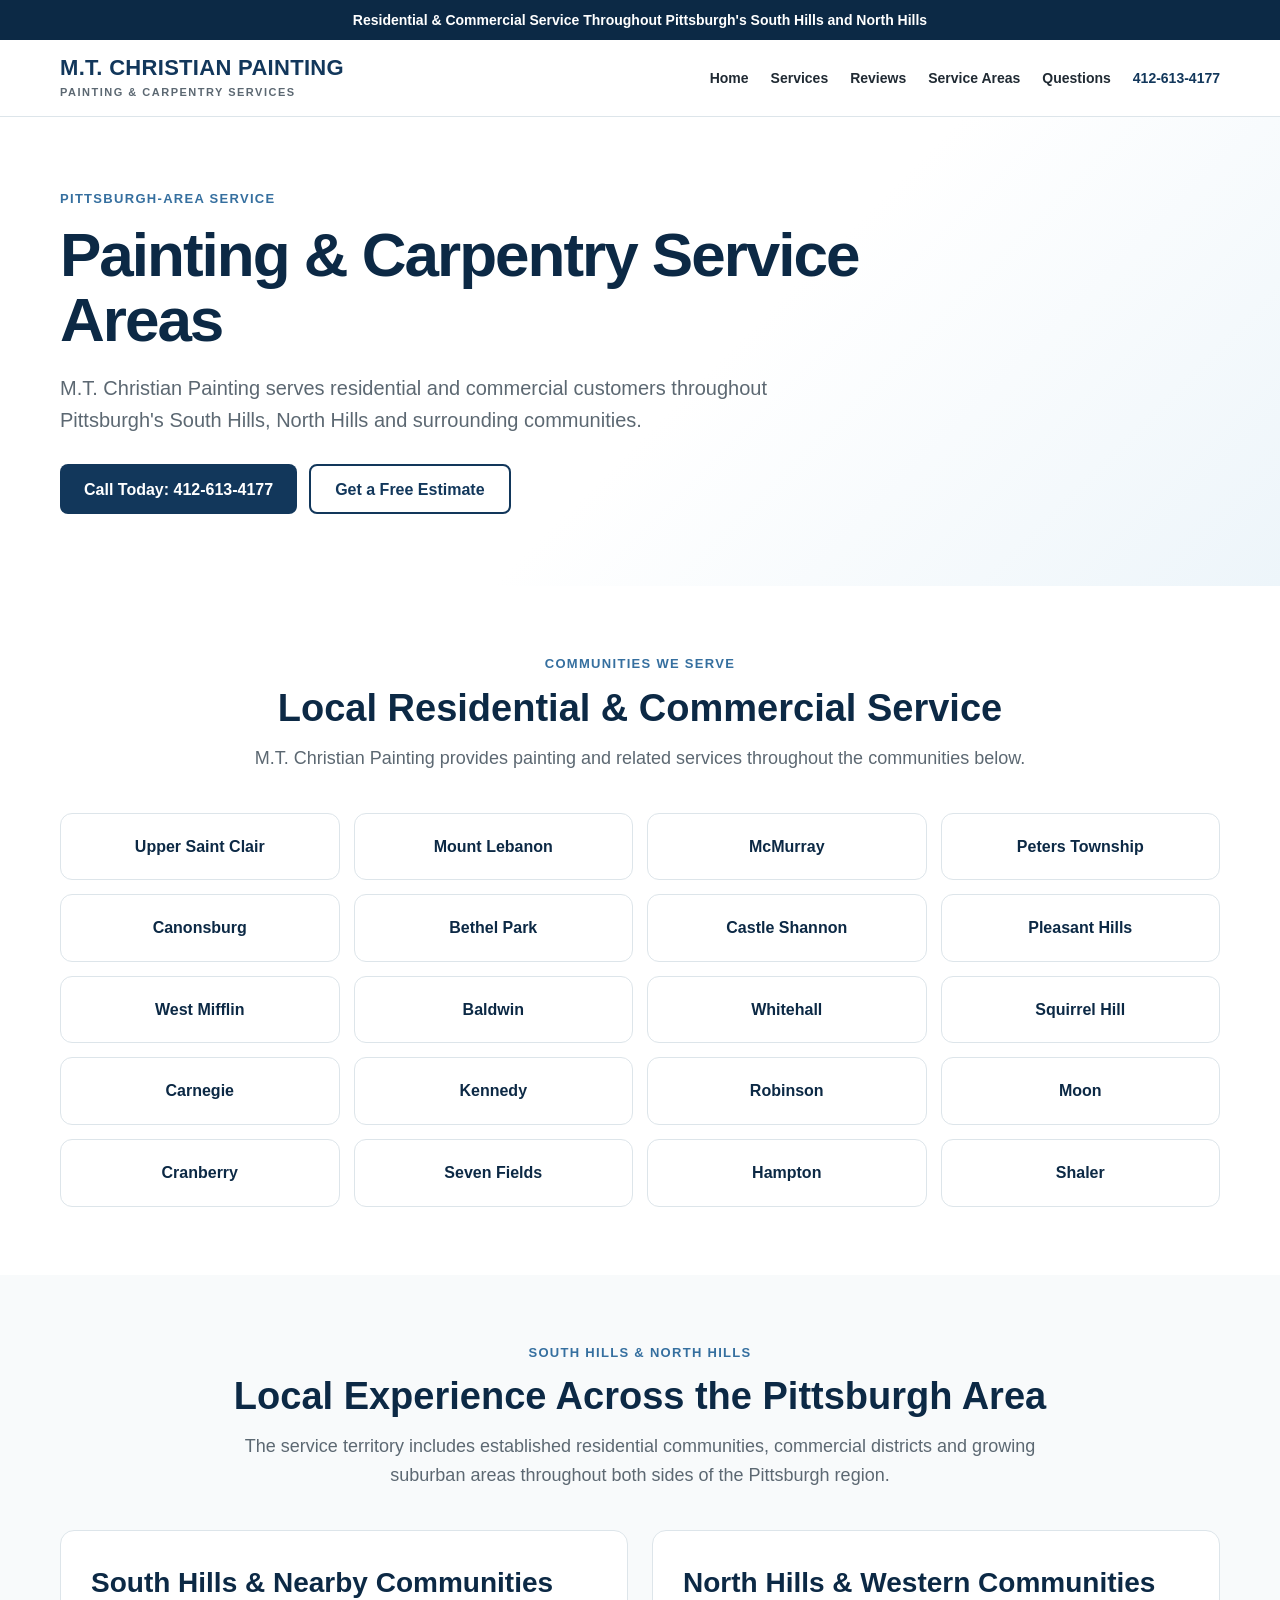
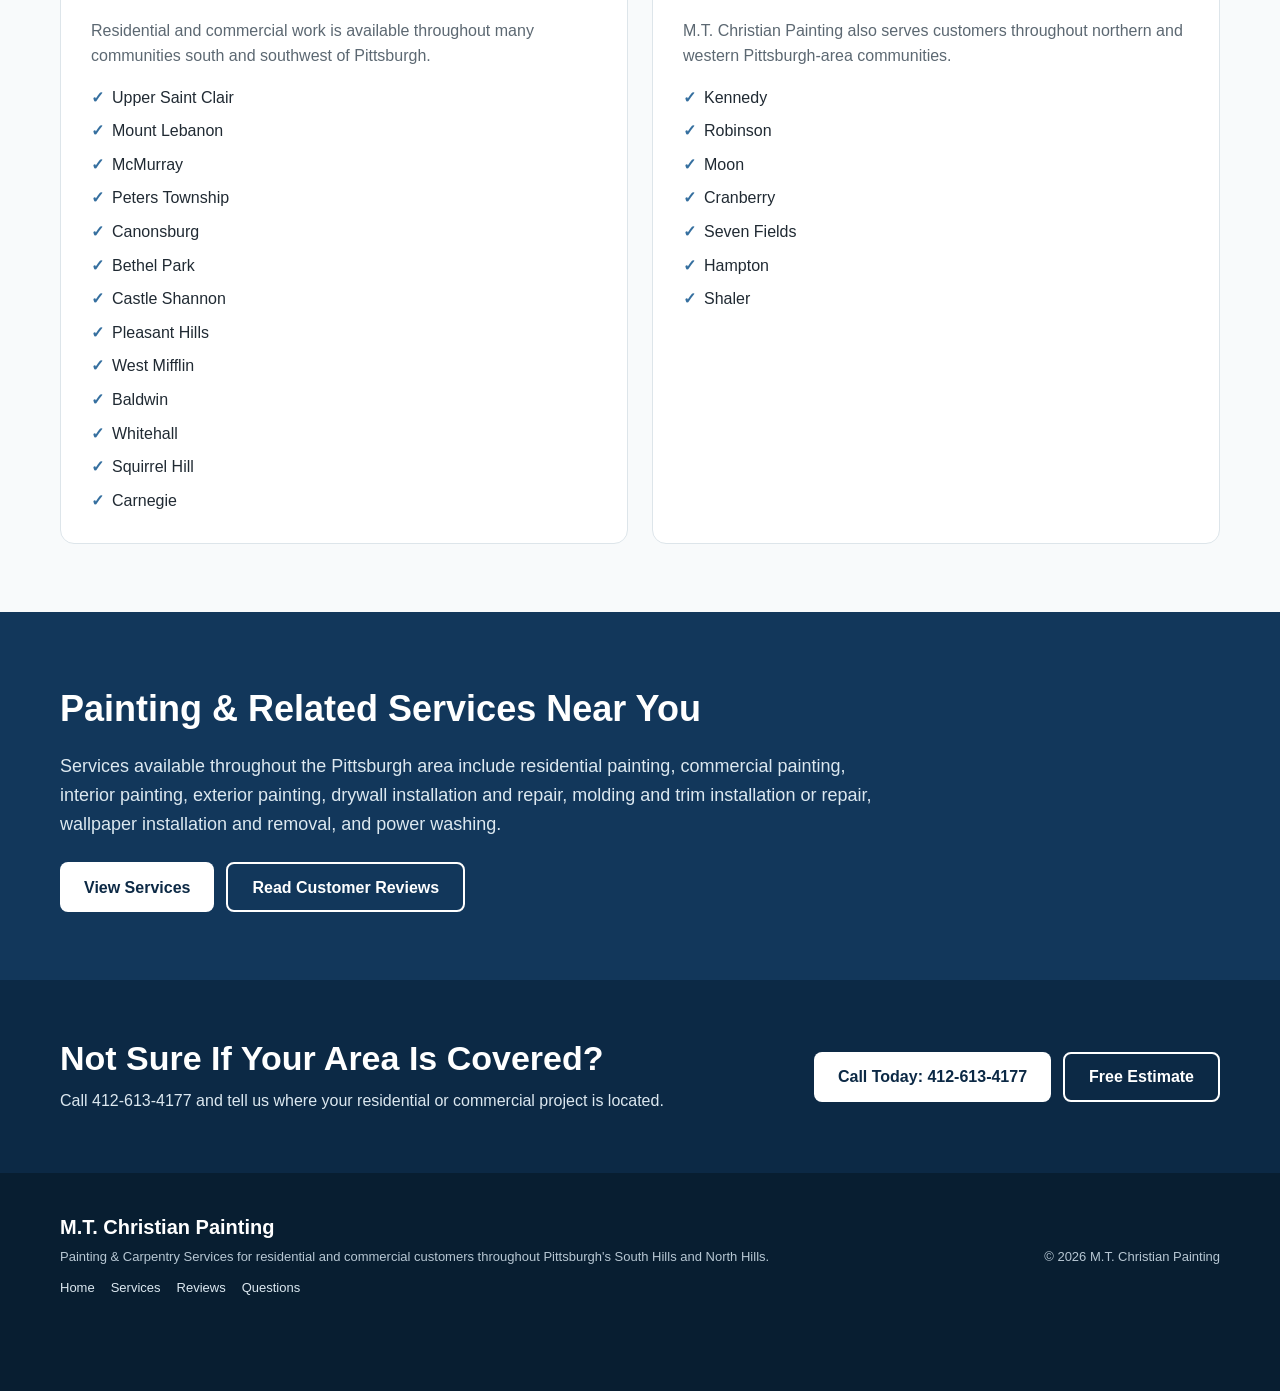
==== service-areas.html @ 2988b76c "Create service-areas.html" ====
<!DOCTYPE html>
<html lang="en">
<head>
  <meta charset="UTF-8">

  <meta
    name="viewport"
    content="width=device-width, initial-scale=1.0"
  >

  <title>
    Painting Service Areas Pittsburgh | M.T. Christian Painting
  </title>

  <meta
    name="description"
    content="M.T. Christian Painting serves residential and commercial customers throughout Pittsburgh's South Hills, North Hills and surrounding communities including Upper Saint Clair, Mount Lebanon, Peters Township, Bethel Park, Moon, Cranberry, Shaler and more."
  >

  <meta name="robots" content="index, follow">

  <style>
    * {
      box-sizing: border-box;
      margin: 0;
      padding: 0;
    }

    :root {
      --navy: #12375b;
      --navy-dark: #0c2945;
      --blue: #356f9f;
      --light-blue: #edf5fa;
      --white: #ffffff;
      --off-white: #f8fafb;
      --text: #202a33;
      --muted: #5c6872;
      --border: #dde5ea;
    }

    html {
      scroll-behavior: smooth;
    }

    body {
      font-family:
        -apple-system,
        BlinkMacSystemFont,
        "Segoe UI",
        Roboto,
        Arial,
        sans-serif;

      color: var(--text);
      background: var(--white);
      line-height: 1.6;
    }

    a {
      color: inherit;
      text-decoration: none;
    }

    .container {
      width: min(1160px, calc(100% - 40px));
      margin: 0 auto;
    }

    .topbar {
      background: var(--navy-dark);
      color: white;
      text-align: center;
      padding: 9px 15px;
      font-size: 14px;
      font-weight: 700;
    }

    header {
      background: white;
      border-bottom: 1px solid var(--border);
      position: sticky;
      top: 0;
      z-index: 100;
    }

    .header-inner {
      min-height: 76px;
      display: flex;
      align-items: center;
      justify-content: space-between;
      gap: 30px;
    }

    .brand strong {
      display: block;
      color: var(--navy);
      font-size: 22px;
      line-height: 1.1;
      letter-spacing: .3px;
    }

    .brand span {
      display: block;
      margin-top: 4px;
      color: var(--muted);
      font-size: 11px;
      font-weight: 700;
      letter-spacing: 1.5px;
      text-transform: uppercase;
    }

    nav {
      display: flex;
      align-items: center;
      gap: 22px;
      font-size: 14px;
      font-weight: 700;
    }

    nav a:hover {
      color: var(--blue);
    }

    .header-phone {
      color: var(--navy);
      font-weight: 800;
      white-space: nowrap;
    }

    .button {
      display: inline-flex;
      align-items: center;
      justify-content: center;
      min-height: 50px;
      padding: 0 24px;
      border-radius: 8px;
      font-weight: 800;
      text-align: center;
      transition: .2s ease;
    }

    .button-primary {
      background: var(--navy);
      color: white;
    }

    .button-primary:hover {
      background: var(--navy-dark);
    }

    .button-secondary {
      border: 2px solid var(--navy);
      color: var(--navy);
      background: white;
    }

    .page-hero {
      background:
        linear-gradient(
          135deg,
          #ffffff 0%,
          #ffffff 55%,
          #edf5fa 100%
        );

      padding: 72px 0;
    }

    .page-hero-content {
      max-width: 850px;
    }

    .eyebrow {
      color: var(--blue);
      text-transform: uppercase;
      font-size: 13px;
      font-weight: 800;
      letter-spacing: 1.3px;
      margin-bottom: 12px;
    }

    h1 {
      color: var(--navy-dark);
      font-size: clamp(42px, 6vw, 62px);
      line-height: 1.05;
      letter-spacing: -2px;
    }

    .page-hero p {
      margin-top: 20px;
      color: var(--muted);
      font-size: 20px;
      max-width: 760px;
    }

    .hero-actions {
      margin-top: 28px;
      display: flex;
      flex-wrap: wrap;
      gap: 12px;
    }

    section {
      padding: 68px 0;
    }

    .section-heading {
      text-align: center;
      max-width: 820px;
      margin: 0 auto 40px;
    }

    .section-heading h2 {
      color: var(--navy-dark);
      font-size: 38px;
      line-height: 1.15;
      margin-bottom: 13px;
    }

    .section-heading p {
      color: var(--muted);
      font-size: 18px;
    }

    .area-grid {
      display: grid;
      grid-template-columns: repeat(4, 1fr);
      gap: 14px;
    }

    .area-card {
      background: white;
      border: 1px solid var(--border);
      border-radius: 12px;
      padding: 20px;
      text-align: center;
      font-weight: 800;
      color: var(--navy-dark);
    }

    .south-north {
      background: var(--off-white);
    }

    .region-grid {
      display: grid;
      grid-template-columns: 1fr 1fr;
      gap: 24px;
    }

    .region-card {
      background: white;
      border: 1px solid var(--border);
      border-radius: 14px;
      padding: 30px;
    }

    .region-card h2 {
      color: var(--navy-dark);
      font-size: 28px;
      margin-bottom: 12px;
    }

    .region-card p {
      color: var(--muted);
    }

    .region-list {
      margin-top: 16px;
      list-style: none;
      display: grid;
      gap: 8px;
    }

    .region-list li::before {
      content: "✓";
      color: var(--blue);
      font-weight: 900;
      margin-right: 8px;
    }

    .service-note {
      background: var(--navy);
      color: white;
    }

    .service-note h2 {
      font-size: 36px;
      margin-bottom: 14px;
    }

    .service-note p {
      max-width: 820px;
      color: #dce8f0;
      font-size: 18px;
    }

    .service-note-links {
      margin-top: 24px;
      display: flex;
      flex-wrap: wrap;
      gap: 12px;
    }

    .service-note .button-primary {
      background: white;
      color: var(--navy-dark);
    }

    .service-note .button-secondary {
      border-color: white;
      color: white;
      background: transparent;
    }

    .cta {
      background: var(--navy-dark);
      color: white;
      padding: 60px 0;
    }

    .cta-inner {
      display: flex;
      justify-content: space-between;
      align-items: center;
      gap: 30px;
    }

    .cta h2 {
      font-size: 34px;
      line-height: 1.1;
      margin-bottom: 10px;
    }

    .cta p {
      color: #dce8f0;
      max-width: 650px;
    }

    .cta-buttons {
      display: flex;
      flex-wrap: wrap;
      gap: 12px;
    }

    .cta .button-primary {
      background: white;
      color: var(--navy-dark);
    }

    .cta .button-secondary {
      border-color: white;
      color: white;
      background: transparent;
    }

    footer {
      background: #081e31;
      color: white;
      padding: 38px 0 92px;
    }

    .footer-grid {
      display: flex;
      justify-content: space-between;
      align-items: center;
      gap: 30px;
    }

    .footer-brand strong {
      font-size: 20px;
    }

    .footer-brand p,
    .copyright {
      color: #b7c7d3;
      font-size: 13px;
      margin-top: 4px;
    }

    .footer-links {
      margin-top: 10px;
      display: flex;
      flex-wrap: wrap;
      gap: 16px;
      font-size: 13px;
      color: #dce8f0;
    }

    .mobile-menu-button {
      display: none;
      border: 0;
      background: transparent;
      color: var(--navy);
      font-size: 27px;
      cursor: pointer;
    }

    .mobile-nav {
      display: none;
    }

    .mobile-action-bar {
      display: none;
    }

    @media (max-width: 900px) {

      nav {
        display: none;
      }

      .mobile-menu-button {
        display: block;
      }

      .mobile-nav.open {
        display: grid;
        background: white;
        border-top: 1px solid var(--border);
        padding: 8px 20px 18px;
      }

      .mobile-nav a {
        padding: 13px 0;
        border-bottom: 1px solid var(--border);
        font-weight: 700;
      }

      .area-grid {
        grid-template-columns: repeat(2, 1fr);
      }

      .region-grid {
        grid-template-columns: 1fr;
      }

      .cta-inner {
        flex-direction: column;
        align-items: flex-start;
      }

      .mobile-action-bar {
        position: fixed;
        left: 0;
        right: 0;
        bottom: 0;
        z-index: 1000;

        display: grid;
        grid-template-columns: 1fr 1fr;
        gap: 8px;

        background: white;
        border-top: 1px solid #d7e0e6;

        padding:
          9px
          10px
          calc(9px + env(safe-area-inset-bottom));

        box-shadow:
          0 -4px 18px rgba(0, 0, 0, .12);
      }

      .mobile-action-bar a {
        min-height: 50px;
        display: flex;
        align-items: center;
        justify-content: center;
        border-radius: 8px;
        font-size: 14px;
        font-weight: 900;
      }

      .mobile-call {
        background: var(--navy);
        color: white;
      }

      .mobile-estimate {
        background: var(--light-blue);
        color: var(--navy-dark);
        border: 2px solid var(--navy);
      }
    }

    @media (max-width: 620px) {

      .container {
        width: min(100% - 28px, 1160px);
      }

      .topbar {
        font-size: 12px;
      }

      .brand strong {
        font-size: 18px;
      }

      .brand span {
        font-size: 10px;
      }

      .page-hero {
        padding: 52px 0;
      }

      h1 {
        font-size: 39px;
      }

      .page-hero p {
        font-size: 18px;
      }

      .hero-actions,
      .hero-actions .button {
        width: 100%;
      }

      .area-grid {
        grid-template-columns: 1fr;
      }

      section {
        padding: 54px 0;
      }

      .section-heading h2 {
        font-size: 31px;
      }

      .cta-buttons,
      .cta-buttons .button {
        width: 100%;
      }

      .footer-grid {
        flex-direction: column;
        align-items: flex-start;
      }
    }
  </style>

</head>

<body>

  <div class="topbar">
    Residential & Commercial Service Throughout Pittsburgh's South Hills and North Hills
  </div>

  <header>

    <div class="container header-inner">

      <a class="brand" href="index.html">

        <strong>
          M.T. CHRISTIAN PAINTING
        </strong>

        <span>
          Painting & Carpentry Services
        </span>

      </a>

      <nav>

        <a href="index.html">
          Home
        </a>

        <a href="services.html">
          Services
        </a>

        <a href="reviews.html">
          Reviews
        </a>

        <a href="service-areas.html">
          Service Areas
        </a>

        <a href="questions.html">
          Questions
        </a>

        <a
          href="tel:14126134177"
          class="header-phone"
        >
          412-613-4177
        </a>

      </nav>

      <button
        class="mobile-menu-button"
        type="button"
        aria-label="Open menu"
        aria-expanded="false"
        onclick="toggleMenu(this)"
      >
        ☰
      </button>

    </div>

    <div
      class="mobile-nav"
      id="mobileNav"
    >

      <a href="index.html">
        Home
      </a>

      <a href="services.html">
        Services
      </a>

      <a href="reviews.html">
        Reviews
      </a>

      <a href="questions.html">
        Questions
      </a>

      <a href="tel:14126134177">
        Call 412-613-4177
      </a>

    </div>

  </header>

  <main>

    <section class="page-hero">

      <div class="container">

        <div class="page-hero-content">

          <div class="eyebrow">
            Pittsburgh-Area Service
          </div>

          <h1>
            Painting & Carpentry Service Areas
          </h1>

          <p>
            M.T. Christian Painting serves residential and commercial
            customers throughout Pittsburgh's South Hills, North Hills
            and surrounding communities.
          </p>

          <div class="hero-actions">

            <a
              href="tel:14126134177"
              class="button button-primary"
            >
              Call Today: 412-613-4177
            </a>

            <a
              href="index.html#estimate"
              class="button button-secondary"
            >
              Get a Free Estimate
            </a>

          </div>

        </div>

      </div>

    </section>

    <section>

      <div class="container">

        <div class="section-heading">

          <div class="eyebrow">
            Communities We Serve
          </div>

          <h2>
            Local Residential & Commercial Service
          </h2>

          <p>
            M.T. Christian Painting provides painting and related
            services throughout the communities below.
          </p>

        </div>

        <div class="area-grid">

          <div class="area-card">Upper Saint Clair</div>
          <div class="area-card">Mount Lebanon</div>
          <div class="area-card">McMurray</div>
          <div class="area-card">Peters Township</div>

          <div class="area-card">Canonsburg</div>
          <div class="area-card">Bethel Park</div>
          <div class="area-card">Castle Shannon</div>
          <div class="area-card">Pleasant Hills</div>

          <div class="area-card">West Mifflin</div>
          <div class="area-card">Baldwin</div>
          <div class="area-card">Whitehall</div>
          <div class="area-card">Squirrel Hill</div>

          <div class="area-card">Carnegie</div>
          <div class="area-card">Kennedy</div>
          <div class="area-card">Robinson</div>
          <div class="area-card">Moon</div>

          <div class="area-card">Cranberry</div>
          <div class="area-card">Seven Fields</div>
          <div class="area-card">Hampton</div>
          <div class="area-card">Shaler</div>

        </div>

      </div>

    </section>

    <section class="south-north">

      <div class="container">

        <div class="section-heading">

          <div class="eyebrow">
            South Hills & North Hills
          </div>

          <h2>
            Local Experience Across the Pittsburgh Area
          </h2>

          <p>
            The service territory includes established residential
            communities, commercial districts and growing suburban areas
            throughout both sides of the Pittsburgh region.
          </p>

        </div>

        <div class="region-grid">

          <article class="region-card">

            <h2>
              South Hills & Nearby Communities
            </h2>

            <p>
              Residential and commercial work is available throughout
              many communities south and southwest of Pittsburgh.
            </p>

            <ul class="region-list">
              <li>Upper Saint Clair</li>
              <li>Mount Lebanon</li>
              <li>McMurray</li>
              <li>Peters Township</li>
              <li>Canonsburg</li>
              <li>Bethel Park</li>
              <li>Castle Shannon</li>
              <li>Pleasant Hills</li>
              <li>West Mifflin</li>
              <li>Baldwin</li>
              <li>Whitehall</li>
              <li>Squirrel Hill</li>
              <li>Carnegie</li>
            </ul>

          </article>

          <article class="region-card">

            <h2>
              North Hills & Western Communities
            </h2>

            <p>
              M.T. Christian Painting also serves customers throughout
              northern and western Pittsburgh-area communities.
            </p>

            <ul class="region-list">
              <li>Kennedy</li>
              <li>Robinson</li>
              <li>Moon</li>
              <li>Cranberry</li>
              <li>Seven Fields</li>
              <li>Hampton</li>
              <li>Shaler</li>
            </ul>

          </article>

        </div>

      </div>

    </section>

    <section class="service-note">

      <div class="container">

        <h2>
          Painting & Related Services Near You
        </h2>

        <p>
          Services available throughout the Pittsburgh area include
          residential painting, commercial painting, interior painting,
          exterior painting, drywall installation and repair,
          molding and trim installation or repair, wallpaper installation
          and removal, and power washing.
        </p>

        <div class="service-note-links">

          <a
            href="services.html"
            class="button button-primary"
          >
            View Services
          </a>

          <a
            href="reviews.html"
            class="button button-secondary"
          >
            Read Customer Reviews
          </a>

        </div>

      </div>

    </section>

    <section class="cta">

      <div class="container cta-inner">

        <div>

          <h2>
            Not Sure If Your Area Is Covered?
          </h2>

          <p>
            Call 412-613-4177 and tell us where your residential
            or commercial project is located.
          </p>

        </div>

        <div class="cta-buttons">

          <a
            href="tel:14126134177"
            class="button button-primary"
          >
            Call Today: 412-613-4177
          </a>

          <a
            href="index.html#estimate"
            class="button button-secondary"
          >
            Free Estimate
          </a>

        </div>

      </div>

    </section>

  </main>

  <footer>

    <div class="container footer-grid">

      <div class="footer-brand">

        <strong>
          M.T. Christian Painting
        </strong>

        <p>
          Painting & Carpentry Services for residential and commercial
          customers throughout Pittsburgh's South Hills and North Hills.
        </p>

        <div class="footer-links">

          <a href="index.html">
            Home
          </a>

          <a href="services.html">
            Services
          </a>

          <a href="reviews.html">
            Reviews
          </a>

          <a href="questions.html">
            Questions
          </a>

        </div>

      </div>

      <div class="copyright">
        © 2026 M.T. Christian Painting
      </div>

    </div>

  </footer>

  <div class="mobile-action-bar">

    <a
      href="tel:14126134177"
      class="mobile-call"
    >
      ☎ Call Today
    </a>

    <a
      href="index.html#estimate"
      class="mobile-estimate"
    >
      Free Estimate
    </a>

  </div>

  <script>
    function toggleMenu(button) {
      const menu =
        document.getElementById("mobileNav");

      const isOpen =
        menu.classList.toggle("open");

      button.setAttribute(
        "aria-expanded",
        isOpen ? "true" : "false"
      );
    }
  </script>

</body>
</html>
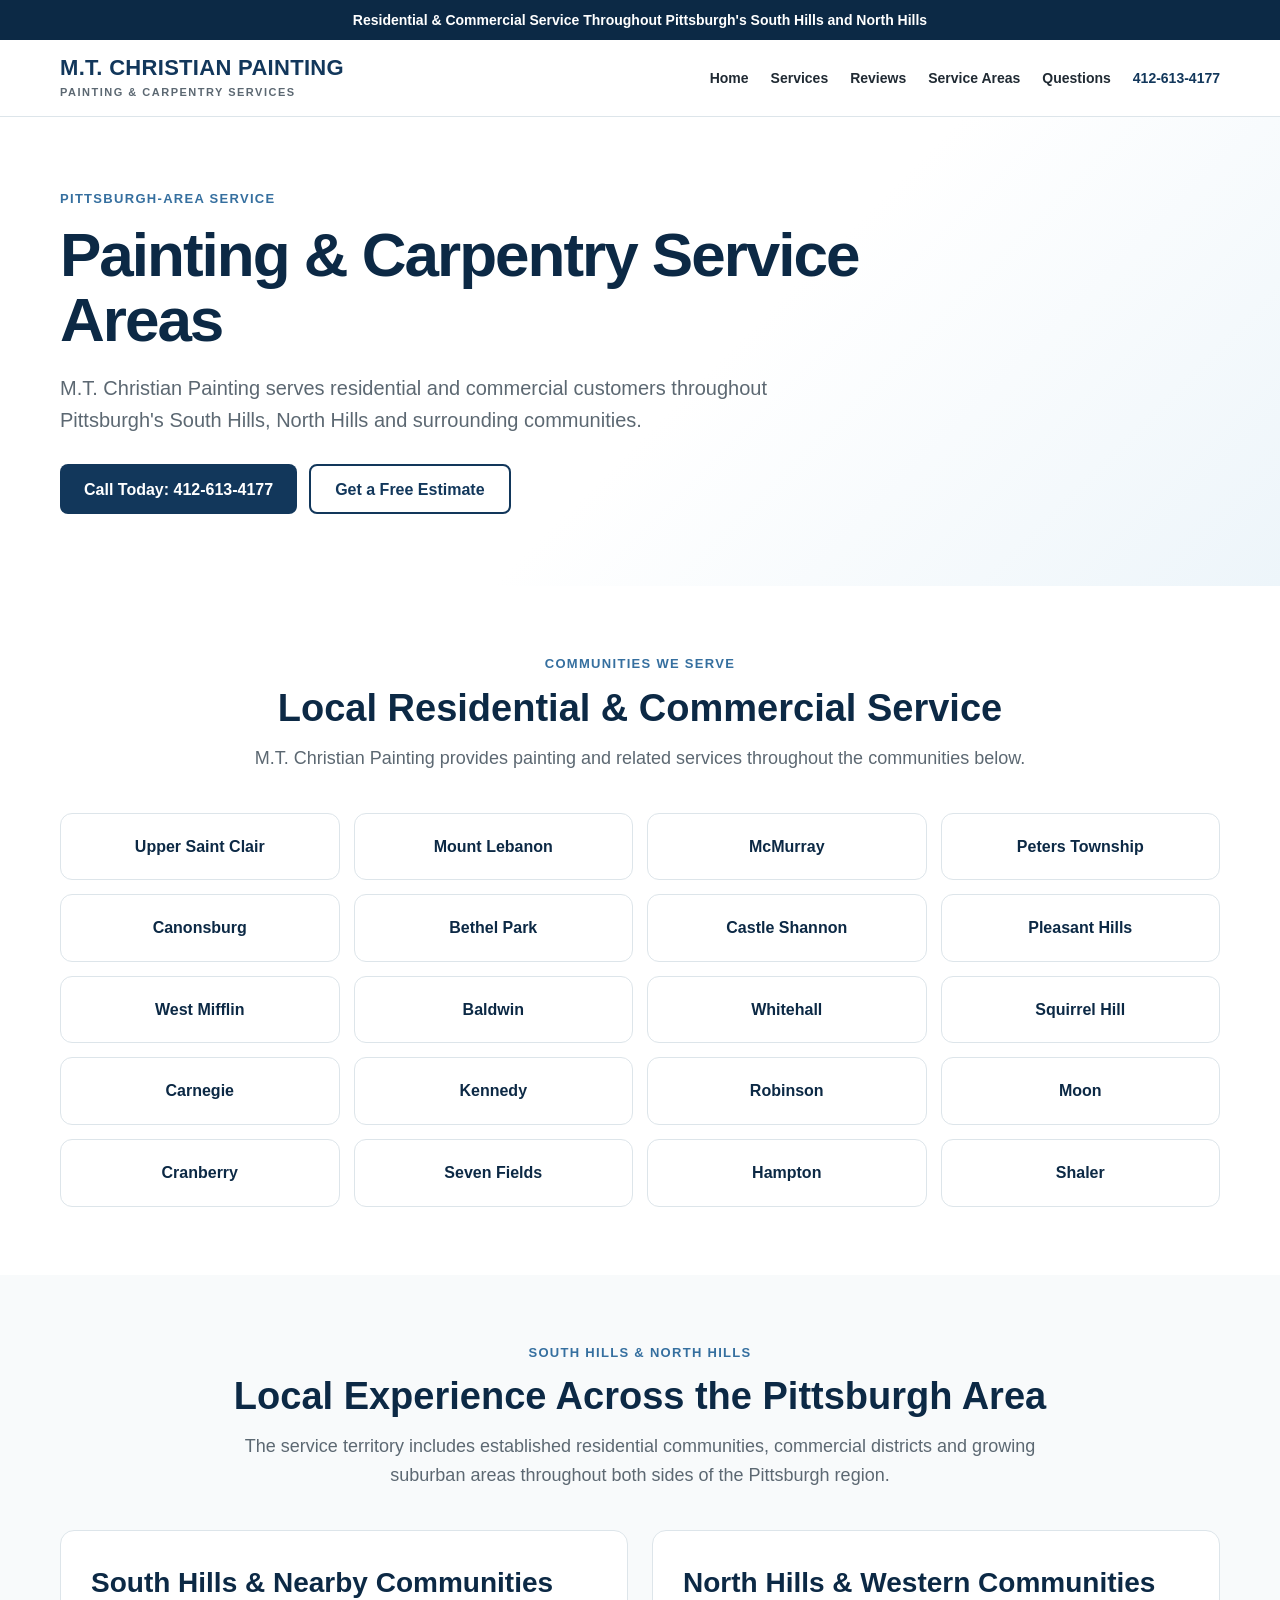
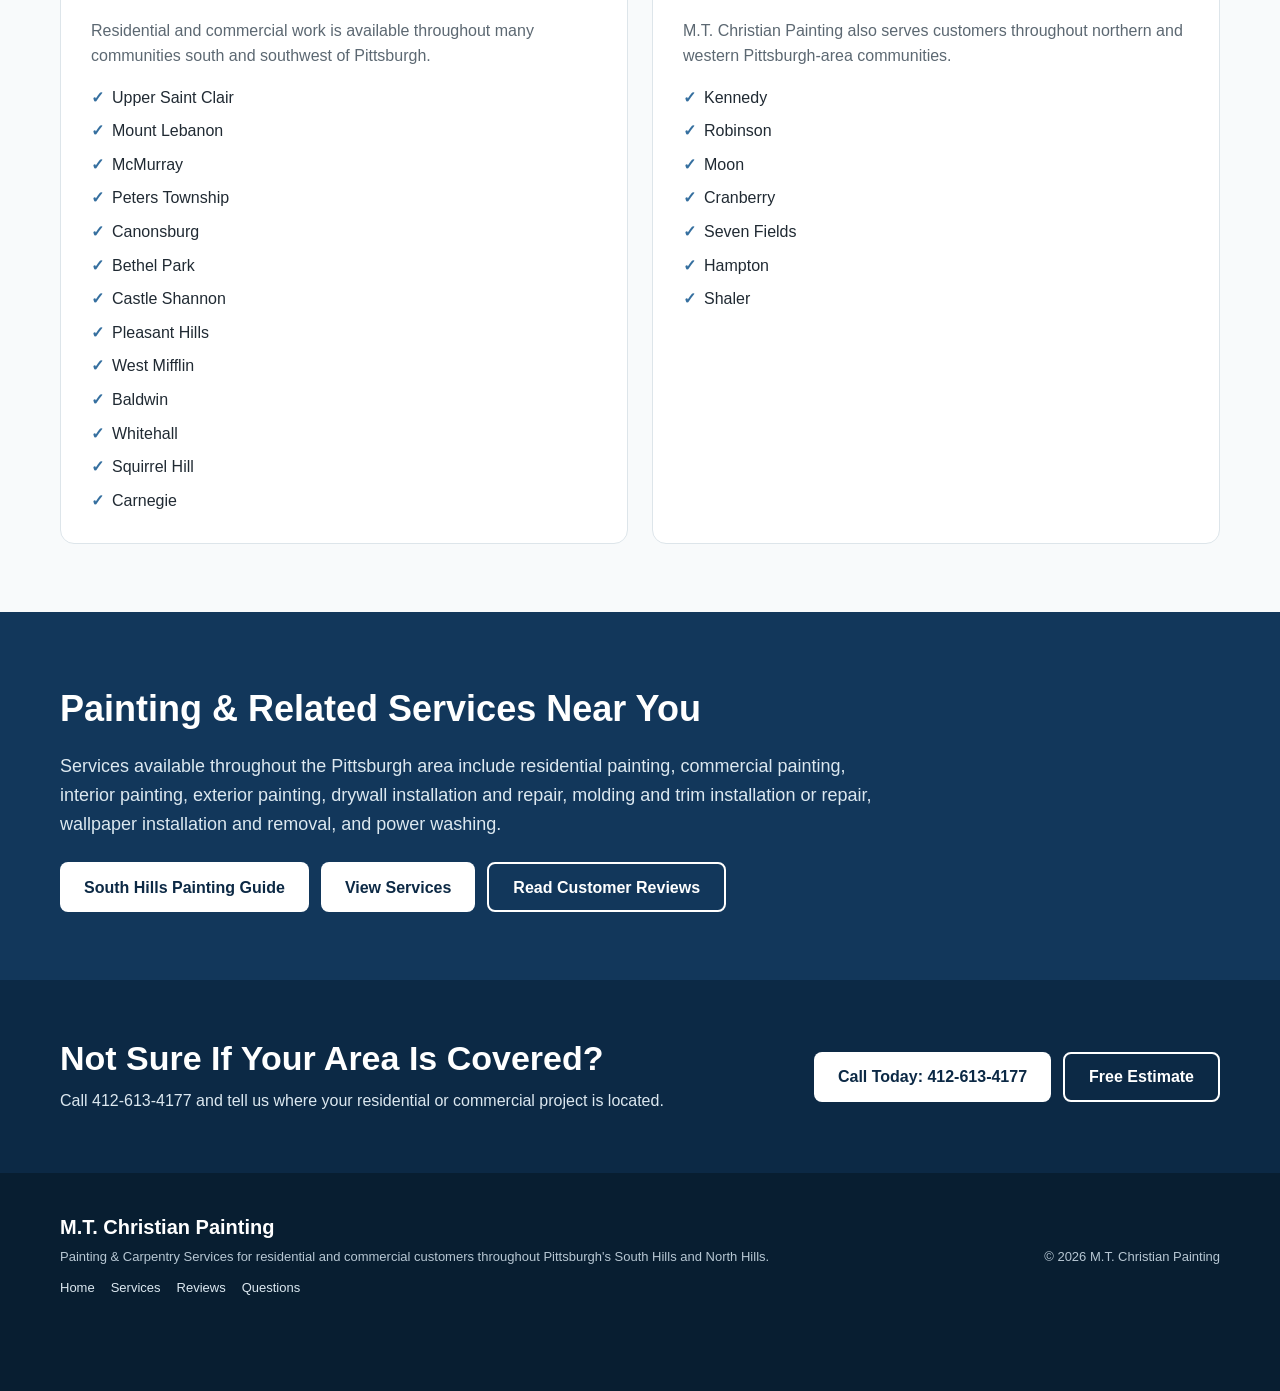
==== commit 71c0ea04: "Add South Hills SEO landing pages" ====
--- a/service-areas.html
+++ b/service-areas.html
@@ -9,15 +9,52 @@
   >
 
   <title>
-    Painting Service Areas Pittsburgh | M.T. Christian Painting
+    Painting Service Areas | Pittsburgh South Hills & Beyond
   </title>
 
   <meta
     name="description"
-    content="M.T. Christian Painting serves residential and commercial customers throughout Pittsburgh's South Hills, North Hills and surrounding communities including Upper Saint Clair, Mount Lebanon, Peters Township, Bethel Park, Moon, Cranberry, Shaler and more."
+    content="Explore the South Hills, North Hills and surrounding Pittsburgh communities served by M.T. Christian Painting for residential and commercial projects."
   >
 
   <meta name="robots" content="index, follow">
+
+  <link
+    rel="canonical"
+    href="https://www.mtchristianpainting.com/service-areas.html"
+  >
+
+  <script type="application/ld+json">
+  {
+    "@context": "https://schema.org",
+    "@graph": [
+      {
+        "@type": "WebPage",
+        "@id": "https://www.mtchristianpainting.com/service-areas.html#webpage",
+        "url": "https://www.mtchristianpainting.com/service-areas.html",
+        "name": "Painting Service Areas | Pittsburgh South Hills & Beyond",
+        "description": "Explore the South Hills, North Hills and surrounding Pittsburgh communities served by M.T. Christian Painting for residential and commercial projects."
+      },
+      {
+        "@type": "BreadcrumbList",
+        "itemListElement": [
+          {
+            "@type": "ListItem",
+            "position": 1,
+            "name": "Home",
+            "item": "https://www.mtchristianpainting.com/"
+          },
+          {
+            "@type": "ListItem",
+            "position": 2,
+            "name": "Service Areas",
+            "item": "https://www.mtchristianpainting.com/service-areas.html"
+          }
+        ]
+      }
+    ]
+  }
+  </script>
 
   <style>
     * {
@@ -238,6 +275,11 @@
       color: var(--navy-dark);
     }
 
+    a.area-card:hover {
+      color: var(--blue);
+      border-color: var(--blue);
+    }
+
     .south-north {
       background: var(--off-white);
     }
@@ -709,13 +751,13 @@
 
         <div class="area-grid">
 
-          <div class="area-card">Upper Saint Clair</div>
-          <div class="area-card">Mount Lebanon</div>
+          <a class="area-card" href="painters-upper-st-clair.html">Upper Saint Clair</a>
+          <a class="area-card" href="painters-mt-lebanon.html">Mount Lebanon</a>
           <div class="area-card">McMurray</div>
-          <div class="area-card">Peters Township</div>
+          <a class="area-card" href="painters-peters-township.html">Peters Township</a>
 
           <div class="area-card">Canonsburg</div>
-          <div class="area-card">Bethel Park</div>
+          <a class="area-card" href="painters-bethel-park.html">Bethel Park</a>
           <div class="area-card">Castle Shannon</div>
           <div class="area-card">Pleasant Hills</div>
 
@@ -841,6 +883,13 @@
         <div class="service-note-links">
 
           <a
+            href="south-hills-painters.html"
+            class="button button-primary"
+          >
+            South Hills Painting Guide
+          </a>
+
+          <a
             href="services.html"
             class="button button-primary"
           >
